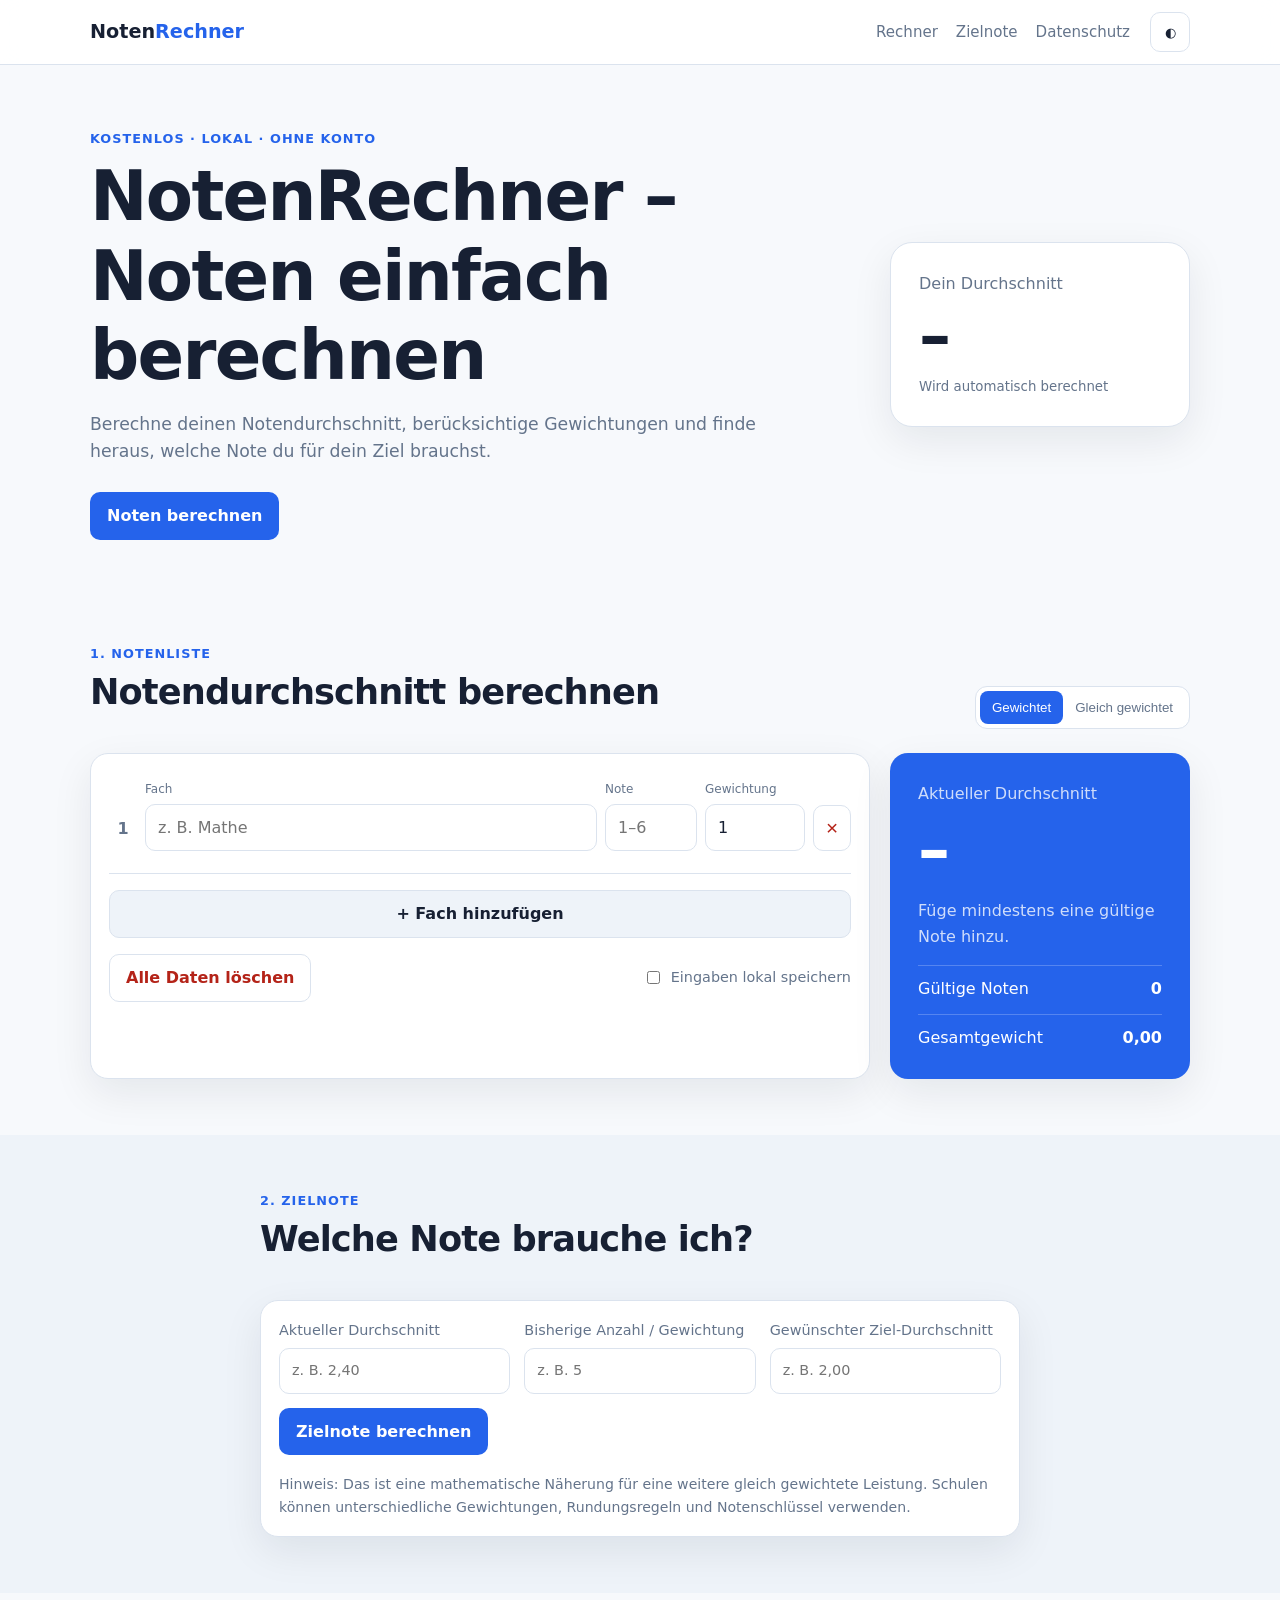
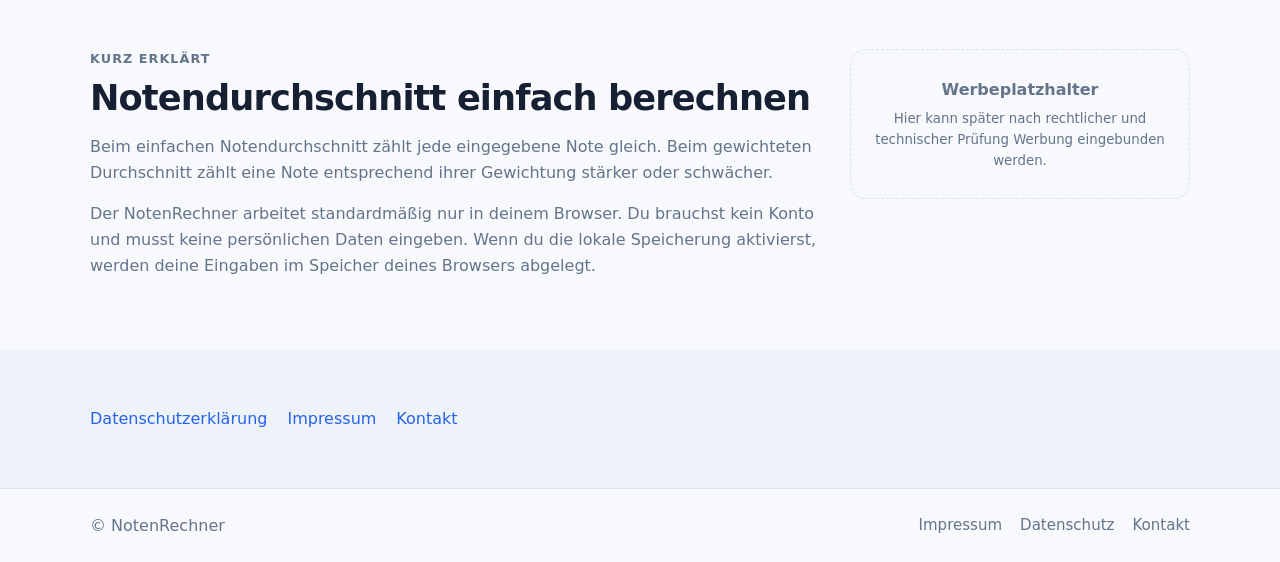
==== index.html @ b9bbbd90 "Added files" ====
<!doctype html>
<html lang="de">
<head>
  <meta charset="utf-8">
  <meta name="viewport" content="width=device-width, initial-scale=1">
  <meta name="description" content="NotenRechner: Notendurchschnitt berechnen, Gewichtungen berücksichtigen und herausfinden, welche Note du für deinen gewünschten Ziel-Durchschnitt brauchst. Kostenlos und direkt im Browser.">
  <meta name="robots" content="index,follow">
  <meta property="og:type" content="website">
  <meta property="og:title" content="NotenRechner – Noten einfach berechnen">
  <meta property="og:description" content="Berechne deinen Notendurchschnitt, berücksichtige Gewichtungen und finde heraus, welche Note du für dein Ziel brauchst.">
  <meta property="og:url" content="/notenrechner/">
  <meta property="og:site_name" content="NotenRechner">
  <meta name="theme-color" content="#2563eb">
  <title>NotenRechner – Notendurchschnitt berechnen</title>
  <link rel="canonical" href="/">
  <link rel="stylesheet" href="styles.css">
</head>
<body>
  <header class="site-header">
    <div class="container nav-wrap">
      <a class="brand" href="index.html" aria-label="NotenRechner Startseite">Noten<span>Rechner</span></a>
      <nav aria-label="Hauptnavigation">
        <a href="#rechner">Rechner</a>
        <a href="#zielnote">Zielnote</a>
        <a href="#datenschutz">Datenschutz</a>
      </nav>
      <button id="themeToggle" class="icon-button" type="button" aria-label="Dark Mode umschalten" title="Dark Mode umschalten">◐</button>
    </div>
  </header>

  <main>
    <section class="hero">
      <div class="container hero-inner">
        <div>
          <p class="eyebrow">Kostenlos · lokal · ohne Konto</p>
          <h1>NotenRechner – Noten einfach berechnen</h1>
          <p class="hero-copy">Berechne deinen Notendurchschnitt, berücksichtige Gewichtungen und finde heraus, welche Note du für dein Ziel brauchst.</p>
          <a class="button primary" href="#rechner">Noten berechnen</a>
        </div>
        <div class="hero-card" aria-label="Vorschau des Rechners">
          <span>Dein Durchschnitt</span>
          <strong id="heroAverage">–</strong>
          <small>Wird automatisch berechnet</small>
        </div>
      </div>
    </section>

    <section id="rechner" class="section">
      <div class="container">
        <div class="section-heading">
          <div>
            <p class="eyebrow">1. Notenliste</p>
            <h2>Notendurchschnitt berechnen</h2>
          </div>
          <div class="mode-switch" role="group" aria-label="Berechnungsmethode">
            <button class="mode-button active" data-mode="weighted" type="button">Gewichtet</button>
            <button class="mode-button" data-mode="simple" type="button">Gleich gewichtet</button>
          </div>
        </div>

        <div class="calculator-grid">
          <div class="panel">
            <div id="gradeList" class="grade-list" aria-live="polite"></div>
            <button id="addGrade" class="button secondary full-width" type="button">+ Fach hinzufügen</button>
            <div class="form-actions">
              <button id="clearAll" class="button ghost danger" type="button">Alle Daten löschen</button>
              <label class="save-toggle"><input id="saveLocal" type="checkbox"> Eingaben lokal speichern</label>
            </div>
          </div>

          <aside class="result-card">
            <span class="result-label">Aktueller Durchschnitt</span>
            <strong id="averageResult">–</strong>
            <p id="averageDetails">Füge mindestens eine gültige Note hinzu.</p>
            <div class="stat-row">
              <span>Gültige Noten</span><strong id="validCount">0</strong>
            </div>
            <div class="stat-row">
              <span>Gesamtgewicht</span><strong id="totalWeight">0</strong>
            </div>
          </aside>
        </div>
      </div>
    </section>

    <section id="zielnote" class="section alt">
      <div class="container narrow">
        <div class="section-heading">
          <div>
            <p class="eyebrow">2. Zielnote</p>
            <h2>Welche Note brauche ich?</h2>
          </div>
        </div>
        <div class="panel">
          <form id="targetForm" novalidate>
            <div class="form-grid">
              <label>Aktueller Durchschnitt
                <input id="currentAverage" inputmode="decimal" type="number" min="1" max="6" step="0.01" placeholder="z. B. 2,40" required>
              </label>
              <label>Bisherige Anzahl / Gewichtung
                <input id="previousWeight" inputmode="decimal" type="number" min="0.01" step="0.01" placeholder="z. B. 5" required>
              </label>
              <label>Gewünschter Ziel-Durchschnitt
                <input id="targetAverage" inputmode="decimal" type="number" min="1" max="6" step="0.01" placeholder="z. B. 2,00" required>
              </label>
              <button class="button primary" type="submit">Zielnote berechnen</button>
            </div>
          </form>
          <div id="targetResult" class="target-result" hidden></div>
          <p class="notice">Hinweis: Das ist eine mathematische Näherung für eine weitere gleich gewichtete Leistung. Schulen können unterschiedliche Gewichtungen, Rundungsregeln und Notenschlüssel verwenden.</p>
        </div>
      </div>
    </section>

    <section class="section">
      <div class="container content-grid">
        <article>
          <p class="eyebrow">Kurz erklärt</p>
          <h2>Notendurchschnitt einfach berechnen</h2>
          <p>Beim einfachen Notendurchschnitt zählt jede eingegebene Note gleich. Beim gewichteten Durchschnitt zählt eine Note entsprechend ihrer Gewichtung stärker oder schwächer.</p>
          <p>Der NotenRechner arbeitet standardmäßig nur in deinem Browser. Du brauchst kein Konto und musst keine persönlichen Daten eingeben. Wenn du die lokale Speicherung aktivierst, werden deine Eingaben im Speicher deines Browsers abgelegt.</p>
        </article>
        <div class="ad-placeholder" aria-label="Platzhalter für spätere Werbung">
          <span>Werbeplatzhalter</span>
          <small>Hier kann später nach rechtlicher und technischer Prüfung Werbung eingebunden werden.</small>
        </div>
      </div>
    </section>

    <section id="datenschutz" class="section alt">
      <div class="container">
        <div class="seo-links">
          <a href="datenschutz.html">Datenschutzerklärung</a>
          <a href="impressum.html">Impressum</a>
          <a href="kontakt.html">Kontakt</a>
        </div>
      </div>
    </section>
  </main>

  <footer class="site-footer">
    <div class="container footer-inner">
      <span>© NotenRechner</span>
      <nav aria-label="Footer">
        <a href="impressum.html">Impressum</a>
        <a href="datenschutz.html">Datenschutz</a>
        <a href="kontakt.html">Kontakt</a>
      </nav>
    </div>
  </footer>

  <script src="app.js" defer></script>
</body>
</html>
---- styles.css ----
* { box-sizing: border-box; }
:root {
  --bg: #f7f9fc; --surface: #fff; --surface-2: #eef3f9; --text: #172033;
  --muted: #64748b; --line: #dbe3ee; --primary: #2563eb; --primary-dark: #1d4ed8;
  --danger: #b42318; --shadow: 0 14px 40px rgba(15, 23, 42, .08);
}
.dark {
  --bg: #0b1220; --surface: #111a2b; --surface-2: #182338; --text: #eef4ff;
  --muted: #9eabc0; --line: #293750; --primary: #60a5fa; --primary-dark: #93c5fd;
  --danger: #fca5a5; --shadow: 0 14px 40px rgba(0,0,0,.25);
}
html { scroll-behavior: smooth; }
body { margin: 0; background: var(--bg); color: var(--text); font: 16px/1.6 system-ui, -apple-system, BlinkMacSystemFont, "Segoe UI", sans-serif; }
a { color: var(--primary); text-decoration: none; }
a:hover { text-decoration: underline; }
.container { width: min(1100px, calc(100% - 32px)); margin: 0 auto; }
.narrow { width: min(760px, calc(100% - 32px)); }
.site-header { position: sticky; top: 0; z-index: 10; background: color-mix(in srgb, var(--surface) 90%, transparent); backdrop-filter: blur(12px); border-bottom: 1px solid var(--line); }
.nav-wrap { min-height: 64px; display: flex; align-items: center; gap: 20px; }
.brand { color: var(--text); font-weight: 800; font-size: 1.2rem; }
.brand span { color: var(--primary); }
nav { display: flex; gap: 18px; margin-left: auto; }
nav a { color: var(--muted); font-size: .94rem; }
.icon-button { border: 1px solid var(--line); background: var(--surface); color: var(--text); border-radius: 10px; width: 40px; height: 40px; cursor: pointer; }
.hero { padding: 64px 0 48px; }
.hero-inner { display: grid; gap: 32px; align-items: center; }
.eyebrow { margin: 0 0 8px; color: var(--primary); font-size: .8rem; font-weight: 800; letter-spacing: .08em; text-transform: uppercase; }
h1, h2 { line-height: 1.15; letter-spacing: -.025em; margin: 0 0 16px; }
h1 { font-size: clamp(2.1rem, 7vw, 4.3rem); max-width: 800px; }
h2 { font-size: clamp(1.6rem, 4vw, 2.2rem); }
.hero-copy { color: var(--muted); font-size: 1.08rem; max-width: 680px; margin: 0 0 26px; }
.hero-card { background: var(--surface); border: 1px solid var(--line); border-radius: 22px; padding: 28px; box-shadow: var(--shadow); }
.hero-card span, .hero-card small, .result-label { display: block; color: var(--muted); }
.hero-card strong { display: block; font-size: 4rem; line-height: 1; margin: 8px 0; }
.section { padding: 56px 0; }
.alt { background: var(--surface-2); }
.section-heading { display: flex; justify-content: space-between; gap: 20px; align-items: end; margin-bottom: 24px; }
.mode-switch { display: flex; border: 1px solid var(--line); border-radius: 12px; padding: 4px; background: var(--surface); }
.mode-button { border: 0; padding: 9px 12px; border-radius: 8px; background: transparent; color: var(--muted); cursor: pointer; }
.mode-button.active { background: var(--primary); color: white; }
.calculator-grid { display: grid; gap: 20px; }
.panel { background: var(--surface); border: 1px solid var(--line); border-radius: 18px; padding: 18px; box-shadow: var(--shadow); }
.grade-list { display: grid; gap: 10px; }
.grade-row { display: grid; grid-template-columns: 28px 1fr 92px 100px 38px; gap: 8px; align-items: end; padding: 8px 0 14px; border-bottom: 1px solid var(--line); }
.row-number { color: var(--muted); padding-bottom: 10px; text-align: center; font-weight: 700; }
.field { display: grid; gap: 5px; }
.field span { font-size: .75rem; color: var(--muted); }
input { width: 100%; min-height: 46px; border: 1px solid var(--line); border-radius: 10px; background: var(--surface); color: var(--text); padding: 10px 12px; font: inherit; }
input:focus { outline: 3px solid color-mix(in srgb, var(--primary) 22%, transparent); border-color: var(--primary); }
input:disabled { opacity: .55; }
.icon-delete { min-height: 46px; border: 1px solid var(--line); border-radius: 10px; background: var(--surface); color: var(--danger); font-size: 1.3rem; cursor: pointer; }
.row-error { grid-column: 2 / -1; margin: -4px 0 0; color: var(--danger); font-size: .78rem; min-height: 0; }
.button { display: inline-flex; align-items: center; justify-content: center; min-height: 46px; padding: 10px 16px; border-radius: 10px; border: 1px solid transparent; font: inherit; font-weight: 700; cursor: pointer; text-decoration: none; }
.button:hover { text-decoration: none; }
.primary { background: var(--primary); color: white; }
.primary:hover { background: var(--primary-dark); }
.secondary { background: var(--surface-2); color: var(--text); border-color: var(--line); }
.ghost { background: transparent; color: var(--muted); border-color: var(--line); }
.danger { color: var(--danger); }
.full-width { width: 100%; margin-top: 16px; }
.form-actions { display: flex; justify-content: space-between; align-items: center; gap: 12px; flex-wrap: wrap; margin-top: 16px; }
.save-toggle { color: var(--muted); font-size: .9rem; display: flex; gap: 8px; align-items: center; }
.save-toggle input { width: auto; min-height: auto; }
.result-card { background: var(--primary); color: white; border-radius: 18px; padding: 28px; min-height: 220px; box-shadow: var(--shadow); }
.result-card .result-label, .result-card p { color: rgba(255,255,255,.78); }
.result-card > strong { font-size: 4rem; line-height: 1; display: block; margin: 12px 0; }
.stat-row { display: flex; justify-content: space-between; border-top: 1px solid rgba(255,255,255,.22); padding: 10px 0 0; margin-top: 12px; }
.form-grid { display: grid; gap: 14px; }
.form-grid label { display: grid; gap: 6px; color: var(--muted); font-size: .9rem; }
.target-result { margin-top: 18px; padding: 18px; border-radius: 12px; background: color-mix(in srgb, var(--primary) 12%, var(--surface)); border: 1px solid color-mix(in srgb, var(--primary) 35%, var(--line)); }
.target-result.error { color: var(--danger); }
.notice { color: var(--muted); font-size: .88rem; margin: 18px 0 0; }
.content-grid { display: grid; gap: 28px; align-items: start; }
.content-grid article p { color: var(--muted); }
.ad-placeholder { min-height: 150px; border: 1px dashed var(--line); border-radius: 16px; display: grid; place-content: center; text-align: center; color: var(--muted); padding: 24px; }
.ad-placeholder span { font-weight: 700; }
.ad-placeholder small { display: block; max-width: 360px; margin-top: 5px; }
.seo-links { display: flex; gap: 20px; flex-wrap: wrap; }
.site-footer { border-top: 1px solid var(--line); padding: 24px 0; color: var(--muted); }
.footer-inner { display: flex; justify-content: space-between; gap: 18px; }
.legal { padding: 64px 0; }
.legal article { max-width: 800px; }
.legal p, .legal li { color: var(--muted); }
.placeholder { background: #fff4cc; color: #6b4e00; padding: 12px 14px; border: 1px solid #e7c85e; border-radius: 10px; }
.dark .placeholder { background: #3b3218; color: #f6dc82; border-color: #75622b; }

@media (max-width: 720px) {
  nav a { display: none; }
  .hero { padding-top: 42px; }
  .section-heading { align-items: stretch; flex-direction: column; }
  .mode-switch { width: 100%; }
  .mode-button { flex: 1; }
  .grade-row { grid-template-columns: 24px 1fr 80px 38px; }
  .weight-field { grid-column: 2 / 4; }
  .icon-delete { grid-column: 4; grid-row: 2; }
  .row-error { grid-column: 2 / -1; }
  .footer-inner { flex-direction: column; }
}
@media (min-width: 800px) {
  .hero-inner { grid-template-columns: 1fr 300px; }
  .calculator-grid { grid-template-columns: 1fr 300px; }
  .form-grid { grid-template-columns: repeat(3, 1fr); }
  .form-grid .button { grid-column: 1 / -1; width: max-content; }
  .content-grid { grid-template-columns: 1fr 340px; }
}
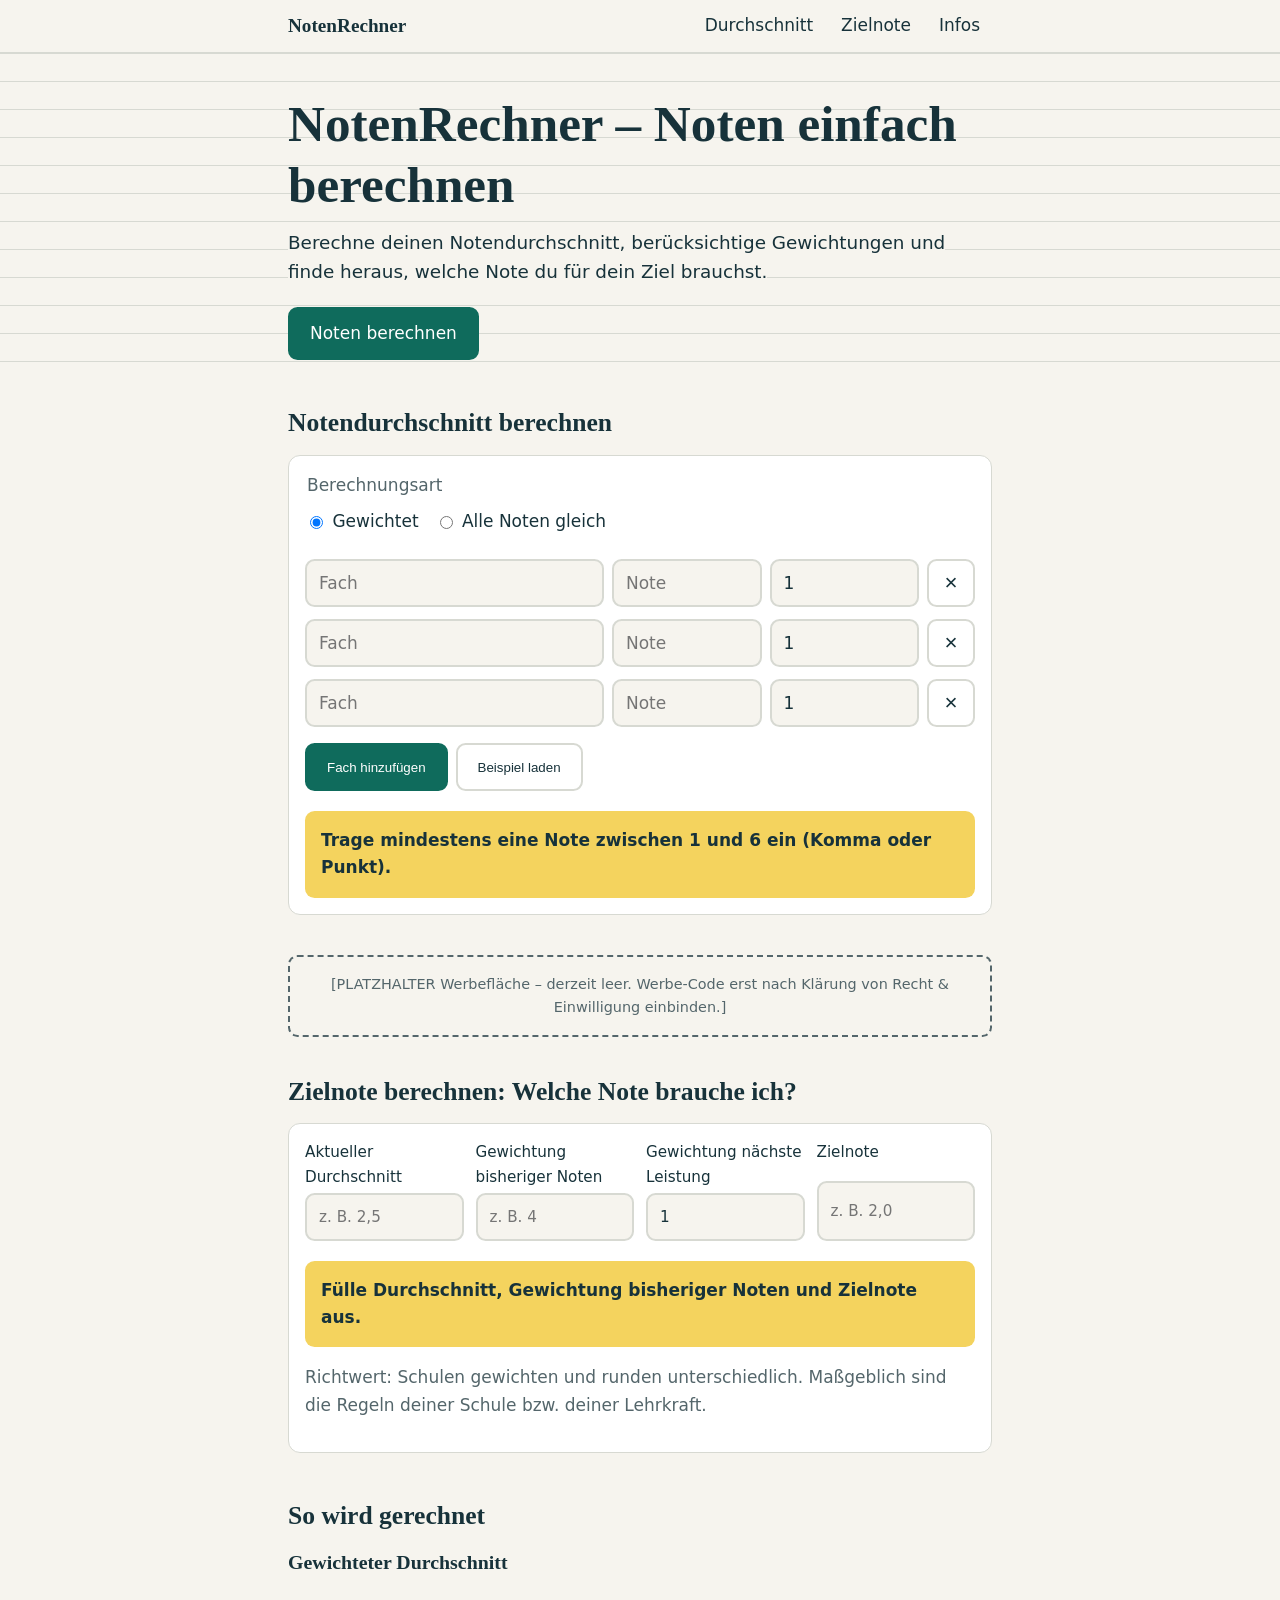
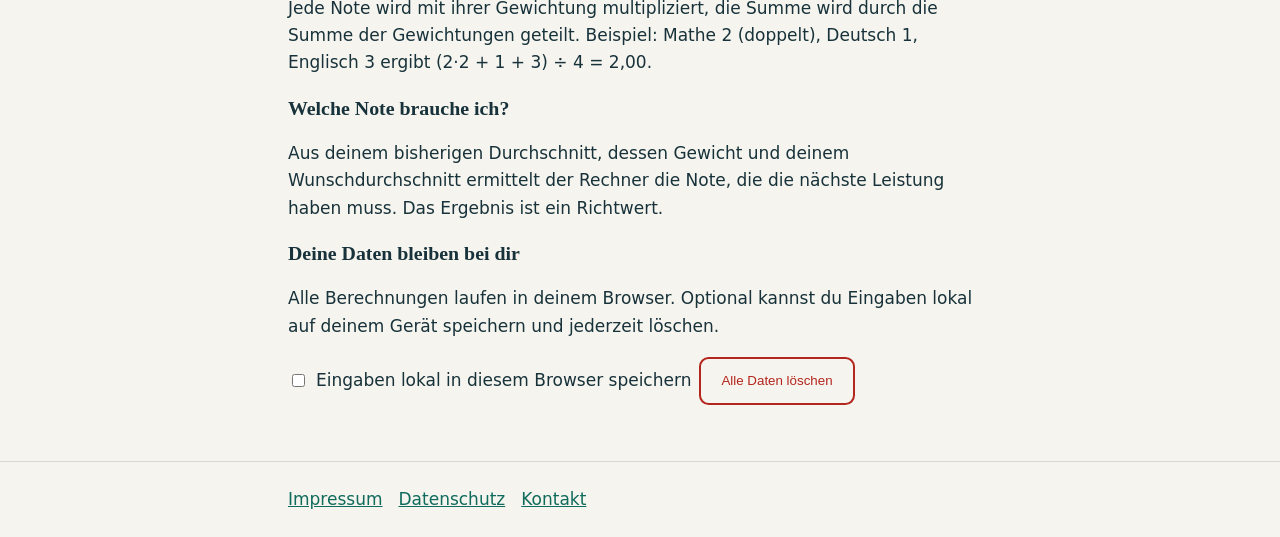
==== commit 8176b82e: "New test files" ====
--- a/index.html
+++ b/index.html
@@ -1,154 +1,80 @@
-<!doctype html>
+<!DOCTYPE html>
 <html lang="de">
 <head>
-  <meta charset="utf-8">
-  <meta name="viewport" content="width=device-width, initial-scale=1">
-  <meta name="description" content="NotenRechner: Notendurchschnitt berechnen, Gewichtungen berücksichtigen und herausfinden, welche Note du für deinen gewünschten Ziel-Durchschnitt brauchst. Kostenlos und direkt im Browser.">
-  <meta name="robots" content="index,follow">
-  <meta property="og:type" content="website">
-  <meta property="og:title" content="NotenRechner – Noten einfach berechnen">
-  <meta property="og:description" content="Berechne deinen Notendurchschnitt, berücksichtige Gewichtungen und finde heraus, welche Note du für dein Ziel brauchst.">
-  <meta property="og:url" content="/notenrechner/">
-  <meta property="og:site_name" content="NotenRechner">
-  <meta name="theme-color" content="#2563eb">
-  <title>NotenRechner – Notendurchschnitt berechnen</title>
-  <link rel="canonical" href="/">
-  <link rel="stylesheet" href="styles.css">
+<meta charset="utf-8">
+<meta name="viewport" content="width=device-width, initial-scale=1">
+<title>Notenrechner: Notendurchschnitt berechnen & Zielnote ermitteln</title>
+<meta name="description" content="Kostenloser Notenrechner für Schüler: Notendurchschnitt berechnen, Gewichtungen berücksichtigen und herausfinden, welche Note du brauchst. Ohne Anmeldung, alles im Browser.">
+<link rel="canonical" href="https://DEINE-DOMAIN.de/"><!-- TODO: Domain eintragen -->
+<meta property="og:type" content="website">
+<meta property="og:locale" content="de_DE">
+<meta property="og:title" content="NotenRechner – Noten einfach berechnen">
+<meta property="og:description" content="Notendurchschnitt, Gewichtungen und Zielnote berechnen – kostenlos und ohne Anmeldung.">
+<meta property="og:url" content="https://DEINE-DOMAIN.de/"><!-- TODO -->
+<!-- TODO: og:image (1200x630) ergänzen -->
+<meta name="theme-color" content="#0f6b5c">
+<link rel="stylesheet" href="style.css">
+<script src="app.js" defer></script>
 </head>
 <body>
-  <header class="site-header">
-    <div class="container nav-wrap">
-      <a class="brand" href="index.html" aria-label="NotenRechner Startseite">Noten<span>Rechner</span></a>
-      <nav aria-label="Hauptnavigation">
-        <a href="#rechner">Rechner</a>
-        <a href="#zielnote">Zielnote</a>
-        <a href="#datenschutz">Datenschutz</a>
-      </nav>
-      <button id="themeToggle" class="icon-button" type="button" aria-label="Dark Mode umschalten" title="Dark Mode umschalten">◐</button>
-    </div>
-  </header>
+<header class="top"><div class="wrap">
+<a class="brand" href="./">NotenRechner</a>
+<nav aria-label="Hauptnavigation"><a href="#rechner">Durchschnitt</a><a href="#zielnote">Zielnote</a><a href="#infos">Infos</a></nav>
+</div></header>
+<main>
+<div class="hero"><div class="wrap">
+<h1>NotenRechner – Noten einfach berechnen</h1>
+<p>Berechne deinen Notendurchschnitt, berücksichtige Gewichtungen und finde heraus, welche Note du für dein Ziel brauchst.</p><br>
+<a class="btn" href="#rechner">Noten berechnen</a>
+</div></div>
+<div class="wrap">
+<section id="rechner">
+<h2>Notendurchschnitt berechnen</h2>
+<div class="card">
+<fieldset class="modes" style="border:0;padding:0;margin:0 0 1rem"><legend class="hint">Berechnungsart</legend>
+<label><input type="radio" name="mode" value="w" checked> Gewichtet</label>
+<label><input type="radio" name="mode" value="s"> Alle Noten gleich</label>
+</fieldset>
+<ul id="rows"></ul>
+<div class="actions">
+<button type="button" class="btn" id="add">Fach hinzufügen</button>
+<button type="button" class="btn ghost" id="example">Beispiel laden</button>
+</div>
+<p class="result" id="result" role="status" aria-live="polite"></p>
+</div>
+</section>
 
-  <main>
-    <section class="hero">
-      <div class="container hero-inner">
-        <div>
-          <p class="eyebrow">Kostenlos · lokal · ohne Konto</p>
-          <h1>NotenRechner – Noten einfach berechnen</h1>
-          <p class="hero-copy">Berechne deinen Notendurchschnitt, berücksichtige Gewichtungen und finde heraus, welche Note du für dein Ziel brauchst.</p>
-          <a class="button primary" href="#rechner">Noten berechnen</a>
-        </div>
-        <div class="hero-card" aria-label="Vorschau des Rechners">
-          <span>Dein Durchschnitt</span>
-          <strong id="heroAverage">–</strong>
-          <small>Wird automatisch berechnet</small>
-        </div>
-      </div>
-    </section>
+<aside class="ad-slot" aria-label="Platzhalter für Werbung" data-ad-slot="top">[PLATZHALTER Werbefläche – derzeit leer. Werbe-Code erst nach Klärung von Recht & Einwilligung einbinden.]</aside>
 
-    <section id="rechner" class="section">
-      <div class="container">
-        <div class="section-heading">
-          <div>
-            <p class="eyebrow">1. Notenliste</p>
-            <h2>Notendurchschnitt berechnen</h2>
-          </div>
-          <div class="mode-switch" role="group" aria-label="Berechnungsmethode">
-            <button class="mode-button active" data-mode="weighted" type="button">Gewichtet</button>
-            <button class="mode-button" data-mode="simple" type="button">Gleich gewichtet</button>
-          </div>
-        </div>
+<section id="zielnote">
+<h2>Zielnote berechnen: Welche Note brauche ich?</h2>
+<form class="card" id="goal" novalidate>
+<div class="grid">
+<label>Aktueller Durchschnitt<input type="text" id="g-avg" inputmode="decimal" placeholder="z. B. 2,5"></label>
+<label>Gewichtung bisheriger Noten<input type="text" id="g-n" inputmode="decimal" placeholder="z. B. 4"></label>
+<label>Gewichtung nächste Leistung<input type="text" id="g-w" inputmode="decimal" value="1"></label>
+<label>Zielnote<input type="text" id="g-t" inputmode="decimal" placeholder="z. B. 2,0"></label>
+</div>
+<p class="result" id="goal-result" role="status" aria-live="polite"></p>
+<p class="hint">Richtwert: Schulen gewichten und runden unterschiedlich. Maßgeblich sind die Regeln deiner Schule bzw. deiner Lehrkraft.</p>
+</form>
+</section>
 
-        <div class="calculator-grid">
-          <div class="panel">
-            <div id="gradeList" class="grade-list" aria-live="polite"></div>
-            <button id="addGrade" class="button secondary full-width" type="button">+ Fach hinzufügen</button>
-            <div class="form-actions">
-              <button id="clearAll" class="button ghost danger" type="button">Alle Daten löschen</button>
-              <label class="save-toggle"><input id="saveLocal" type="checkbox"> Eingaben lokal speichern</label>
-            </div>
-          </div>
-
-          <aside class="result-card">
-            <span class="result-label">Aktueller Durchschnitt</span>
-            <strong id="averageResult">–</strong>
-            <p id="averageDetails">Füge mindestens eine gültige Note hinzu.</p>
-            <div class="stat-row">
-              <span>Gültige Noten</span><strong id="validCount">0</strong>
-            </div>
-            <div class="stat-row">
-              <span>Gesamtgewicht</span><strong id="totalWeight">0</strong>
-            </div>
-          </aside>
-        </div>
-      </div>
-    </section>
-
-    <section id="zielnote" class="section alt">
-      <div class="container narrow">
-        <div class="section-heading">
-          <div>
-            <p class="eyebrow">2. Zielnote</p>
-            <h2>Welche Note brauche ich?</h2>
-          </div>
-        </div>
-        <div class="panel">
-          <form id="targetForm" novalidate>
-            <div class="form-grid">
-              <label>Aktueller Durchschnitt
-                <input id="currentAverage" inputmode="decimal" type="number" min="1" max="6" step="0.01" placeholder="z. B. 2,40" required>
-              </label>
-              <label>Bisherige Anzahl / Gewichtung
-                <input id="previousWeight" inputmode="decimal" type="number" min="0.01" step="0.01" placeholder="z. B. 5" required>
-              </label>
-              <label>Gewünschter Ziel-Durchschnitt
-                <input id="targetAverage" inputmode="decimal" type="number" min="1" max="6" step="0.01" placeholder="z. B. 2,00" required>
-              </label>
-              <button class="button primary" type="submit">Zielnote berechnen</button>
-            </div>
-          </form>
-          <div id="targetResult" class="target-result" hidden></div>
-          <p class="notice">Hinweis: Das ist eine mathematische Näherung für eine weitere gleich gewichtete Leistung. Schulen können unterschiedliche Gewichtungen, Rundungsregeln und Notenschlüssel verwenden.</p>
-        </div>
-      </div>
-    </section>
-
-    <section class="section">
-      <div class="container content-grid">
-        <article>
-          <p class="eyebrow">Kurz erklärt</p>
-          <h2>Notendurchschnitt einfach berechnen</h2>
-          <p>Beim einfachen Notendurchschnitt zählt jede eingegebene Note gleich. Beim gewichteten Durchschnitt zählt eine Note entsprechend ihrer Gewichtung stärker oder schwächer.</p>
-          <p>Der NotenRechner arbeitet standardmäßig nur in deinem Browser. Du brauchst kein Konto und musst keine persönlichen Daten eingeben. Wenn du die lokale Speicherung aktivierst, werden deine Eingaben im Speicher deines Browsers abgelegt.</p>
-        </article>
-        <div class="ad-placeholder" aria-label="Platzhalter für spätere Werbung">
-          <span>Werbeplatzhalter</span>
-          <small>Hier kann später nach rechtlicher und technischer Prüfung Werbung eingebunden werden.</small>
-        </div>
-      </div>
-    </section>
-
-    <section id="datenschutz" class="section alt">
-      <div class="container">
-        <div class="seo-links">
-          <a href="datenschutz.html">Datenschutzerklärung</a>
-          <a href="impressum.html">Impressum</a>
-          <a href="kontakt.html">Kontakt</a>
-        </div>
-      </div>
-    </section>
-  </main>
-
-  <footer class="site-footer">
-    <div class="container footer-inner">
-      <span>© NotenRechner</span>
-      <nav aria-label="Footer">
-        <a href="impressum.html">Impressum</a>
-        <a href="datenschutz.html">Datenschutz</a>
-        <a href="kontakt.html">Kontakt</a>
-      </nav>
-    </div>
-  </footer>
-
-  <script src="app.js" defer></script>
+<section id="infos">
+<h2>So wird gerechnet</h2>
+<h3>Gewichteter Durchschnitt</h3>
+<p>Jede Note wird mit ihrer Gewichtung multipliziert, die Summe wird durch die Summe der Gewichtungen geteilt. Beispiel: Mathe 2 (doppelt), Deutsch 1, Englisch 3 ergibt (2·2 + 1 + 3) ÷ 4 = 2,00.</p>
+<h3>Welche Note brauche ich?</h3>
+<p>Aus deinem bisherigen Durchschnitt, dessen Gewicht und deinem Wunschdurchschnitt ermittelt der Rechner die Note, die die nächste Leistung haben muss. Das Ergebnis ist ein Richtwert.</p>
+<h3>Deine Daten bleiben bei dir</h3>
+<p>Alle Berechnungen laufen in deinem Browser. Optional kannst du Eingaben lokal auf deinem Gerät speichern und jederzeit löschen.</p>
+<div class="actions">
+<label class="actions" style="align-items:center"><input type="checkbox" id="store"> Eingaben lokal in diesem Browser speichern</label>
+<button type="button" class="btn danger" id="clear">Alle Daten löschen</button>
+</div>
+</section>
+</div>
+</main>
+<footer><div class="wrap"><a href="impressum.html">Impressum</a><a href="datenschutz.html">Datenschutz</a><a href="kontakt.html">Kontakt</a></div></footer>
 </body>
 </html>
--- a/style.css
+++ b/style.css
@@ -0,0 +1,49 @@
+:root{--bg:#f6f4ee;--card:#fff;--ink:#17323a;--muted:#54666b;--line:#d7d9d2;--accent:#0f6b5c;--accent-ink:#fff;--mark:#f4d35e;--bad:#b3261e;color-scheme:light dark}
+@media (prefers-color-scheme:dark){:root{--bg:#0f1b1e;--card:#162428;--ink:#e8efee;--muted:#9bb0b3;--line:#2b3d41;--accent:#58c4af;--accent-ink:#0b1a1d;--mark:#c9a92b;--bad:#ff8a80}}
+*{box-sizing:border-box}
+body{margin:0;font:1.0625rem/1.6 system-ui,-apple-system,"Segoe UI",Roboto,sans-serif;background:var(--bg);color:var(--ink)}
+a{color:var(--accent)}
+:focus-visible{outline:3px solid var(--mark);outline-offset:2px}
+.wrap{max-width:46rem;margin:0 auto;padding:0 1rem}
+header.top{position:sticky;top:0;z-index:5;background:var(--bg);border-bottom:1px solid var(--line)}
+header.top .wrap{display:flex;gap:1rem;align-items:center;justify-content:space-between;min-height:3.25rem}
+.brand{font:700 1.2rem ui-serif,Georgia,serif;color:var(--ink);text-decoration:none}
+nav{display:flex;gap:.25rem;overflow-x:auto}
+nav a{padding:.5rem .75rem;border-radius:.5rem;color:var(--ink);text-decoration:none;white-space:nowrap}
+nav a:hover{background:var(--card)}
+h1,h2,h3{font-family:ui-serif,Georgia,serif;line-height:1.2}
+h1{font-size:clamp(2rem,7vw,3.2rem);margin:0 0 .75rem}
+h2{font-size:1.6rem;margin:0 0 1rem}
+.hero{padding:2.5rem 0 1.5rem;background:linear-gradient(var(--line) 1px,transparent 1px) 0 0/100% 1.75rem}
+.hero p{max-width:34rem;font-size:1.15rem;background:var(--bg);display:inline}
+section{padding:1.5rem 0}
+.card{background:var(--card);border:1px solid var(--line);border-radius:.75rem;padding:1rem}
+.btn{display:inline-block;min-height:3rem;padding:.7rem 1.25rem;border:2px solid var(--accent);border-radius:.6rem;background:var(--accent);color:var(--accent-ink);font:600 1rem inherit;text-decoration:none;cursor:pointer}
+.btn.ghost{background:transparent;color:var(--ink);border-color:var(--line)}
+.btn.danger{background:transparent;color:var(--bad);border-color:var(--bad)}
+.hero .btn{margin-top:1.25rem}
+input[type=text],input[type=number]{width:100%;min-height:3rem;padding:.5rem .75rem;font:inherit;color:inherit;background:var(--bg);border:2px solid var(--line);border-radius:.6rem}
+input[aria-invalid=true]{border-color:var(--bad)}
+.modes{display:flex;gap:1rem;flex-wrap:wrap;margin-bottom:1rem}
+.modes label{display:flex;gap:.4rem;align-items:center;min-height:2.75rem}
+#rows{list-style:none;margin:0 0 1rem;padding:0;display:grid;gap:.75rem}
+.row{display:grid;grid-template-columns:1fr 1fr 3rem;gap:.5rem}
+.row .f-name{grid-column:1/-1}
+.row .f-grade{grid-column:1}.row .f-weight{grid-column:2}.row .btn{grid-column:3;padding:0;font-size:1.4rem}
+#rows.simple .f-weight{display:none}
+.actions{display:flex;gap:.5rem;flex-wrap:wrap}
+.result{margin:1.25rem 0 0;padding:1rem;border-radius:.6rem;background:var(--mark);color:#17323a;font-weight:600}
+.grid{display:grid;gap:.75rem;grid-template-columns:1fr 1fr}
+.grid label{display:grid;gap:.25rem;font-size:.95rem}
+.hint,small{color:var(--muted)}
+.ad-slot{margin:1rem 0;padding:1rem;border:2px dashed var(--muted);border-radius:.6rem;text-align:center;color:var(--muted);font-size:.9rem}
+footer{margin-top:2rem;padding:1.5rem 0;border-top:1px solid var(--line);color:var(--muted)}
+footer a{margin-right:1rem}
+.todo{background:var(--mark);color:#17323a;padding:0 .3rem;border-radius:.25rem;font-weight:600}
+@media (min-width:40rem){
+ .row{grid-template-columns:2fr 1fr 1fr 3rem}
+ .row .f-name{grid-column:auto}.row .f-grade,.row .f-weight,.row .btn{grid-column:auto}
+ #rows.simple .row{grid-template-columns:2fr 1fr 3rem}
+ .grid{grid-template-columns:repeat(4,1fr)}
+}
+@media (prefers-reduced-motion:no-preference){html{scroll-behavior:smooth}}
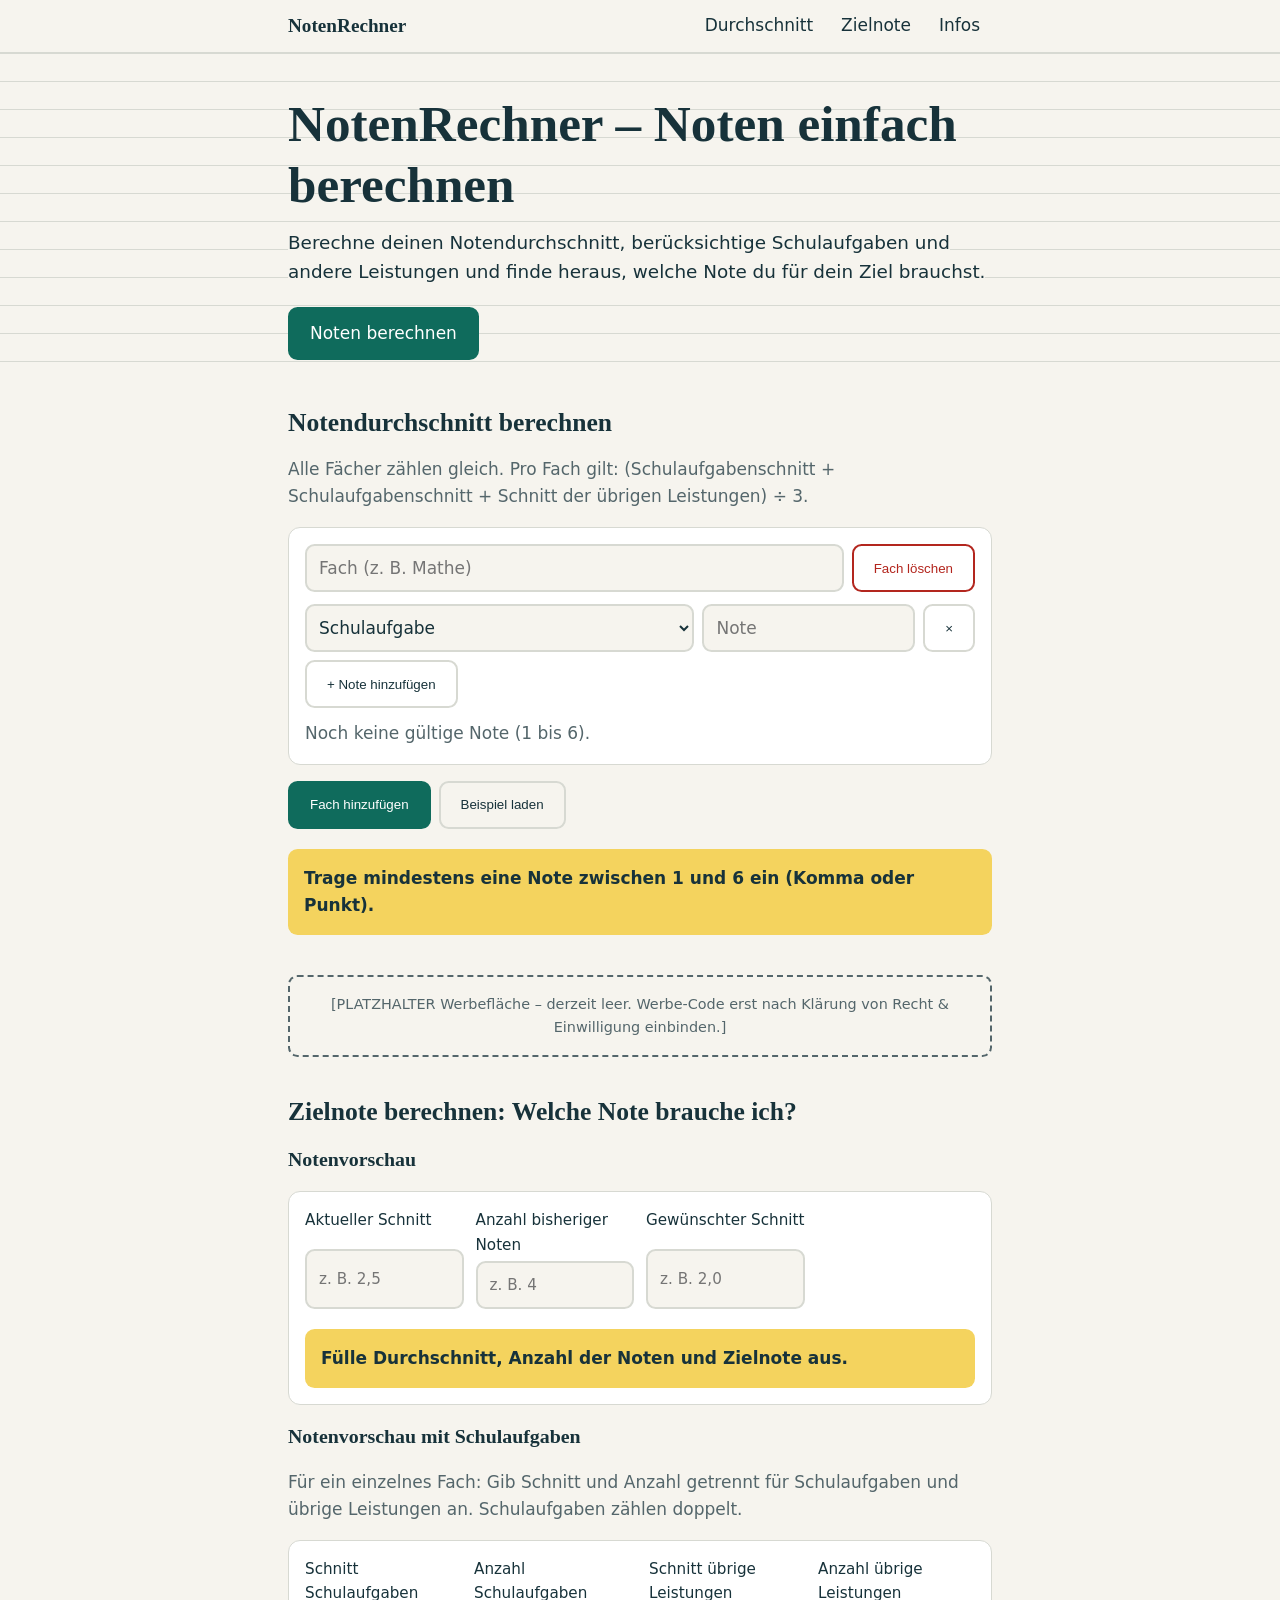
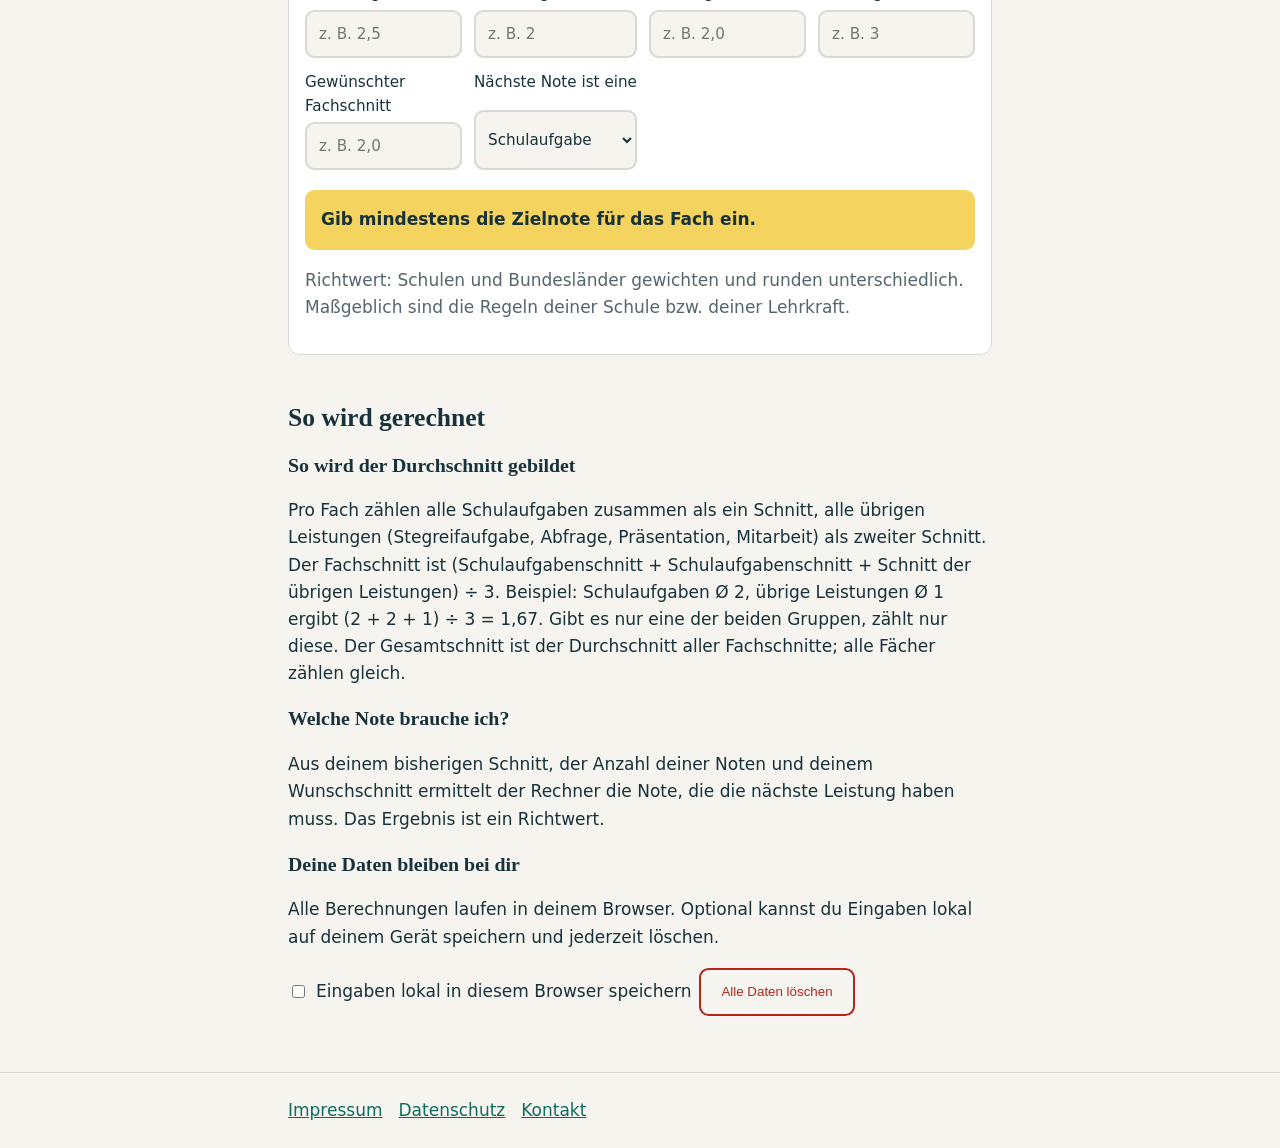
==== commit 8ae177ae: "Add files via upload" ====
--- a/index.html
+++ b/index.html
@@ -4,12 +4,12 @@
 <meta charset="utf-8">
 <meta name="viewport" content="width=device-width, initial-scale=1">
 <title>Notenrechner: Notendurchschnitt berechnen & Zielnote ermitteln</title>
-<meta name="description" content="Kostenloser Notenrechner für Schüler: Notendurchschnitt berechnen, Gewichtungen berücksichtigen und herausfinden, welche Note du brauchst. Ohne Anmeldung, alles im Browser.">
+<meta name="description" content="Kostenloser Notenrechner für Schüler: Notendurchschnitt berechnen, Schulaufgaben und andere Leistungen berücksichtigen und herausfinden, welche Note du brauchst. Ohne Anmeldung, alles im Browser.">
 <link rel="canonical" href="https://DEINE-DOMAIN.de/"><!-- TODO: Domain eintragen -->
 <meta property="og:type" content="website">
 <meta property="og:locale" content="de_DE">
 <meta property="og:title" content="NotenRechner – Noten einfach berechnen">
-<meta property="og:description" content="Notendurchschnitt, Gewichtungen und Zielnote berechnen – kostenlos und ohne Anmeldung.">
+<meta property="og:description" content="Notendurchschnitt und Zielnote berechnen – kostenlos und ohne Anmeldung.">
 <meta property="og:url" content="https://DEINE-DOMAIN.de/"><!-- TODO -->
 <!-- TODO: og:image (1200x630) ergänzen -->
 <meta name="theme-color" content="#0f6b5c">
@@ -24,48 +24,56 @@
 <main>
 <div class="hero"><div class="wrap">
 <h1>NotenRechner – Noten einfach berechnen</h1>
-<p>Berechne deinen Notendurchschnitt, berücksichtige Gewichtungen und finde heraus, welche Note du für dein Ziel brauchst.</p><br>
+<p>Berechne deinen Notendurchschnitt, berücksichtige Schulaufgaben und andere Leistungen und finde heraus, welche Note du für dein Ziel brauchst.</p><br>
 <a class="btn" href="#rechner">Noten berechnen</a>
 </div></div>
 <div class="wrap">
 <section id="rechner">
 <h2>Notendurchschnitt berechnen</h2>
-<div class="card">
-<fieldset class="modes" style="border:0;padding:0;margin:0 0 1rem"><legend class="hint">Berechnungsart</legend>
-<label><input type="radio" name="mode" value="w" checked> Gewichtet</label>
-<label><input type="radio" name="mode" value="s"> Alle Noten gleich</label>
-</fieldset>
-<ul id="rows"></ul>
+<p class="hint">Alle Fächer zählen gleich. Pro Fach gilt: (Schulaufgabenschnitt + Schulaufgabenschnitt + Schnitt der übrigen Leistungen) ÷ 3.</p>
+<ul id="subjects" style="list-style:none;margin:0 0 1rem;padding:0;display:grid;gap:.75rem"></ul>
 <div class="actions">
-<button type="button" class="btn" id="add">Fach hinzufügen</button>
+<button type="button" class="btn" id="add-subject">Fach hinzufügen</button>
 <button type="button" class="btn ghost" id="example">Beispiel laden</button>
 </div>
 <p class="result" id="result" role="status" aria-live="polite"></p>
-</div>
 </section>
 
 <aside class="ad-slot" aria-label="Platzhalter für Werbung" data-ad-slot="top">[PLATZHALTER Werbefläche – derzeit leer. Werbe-Code erst nach Klärung von Recht & Einwilligung einbinden.]</aside>
 
 <section id="zielnote">
 <h2>Zielnote berechnen: Welche Note brauche ich?</h2>
+<h3>Notenvorschau</h3>
 <form class="card" id="goal" novalidate>
 <div class="grid">
-<label>Aktueller Durchschnitt<input type="text" id="g-avg" inputmode="decimal" placeholder="z. B. 2,5"></label>
-<label>Gewichtung bisheriger Noten<input type="text" id="g-n" inputmode="decimal" placeholder="z. B. 4"></label>
-<label>Gewichtung nächste Leistung<input type="text" id="g-w" inputmode="decimal" value="1"></label>
-<label>Zielnote<input type="text" id="g-t" inputmode="decimal" placeholder="z. B. 2,0"></label>
+<label>Aktueller Schnitt<input type="text" id="g-avg" inputmode="decimal" placeholder="z. B. 2,5"></label>
+<label>Anzahl bisheriger Noten<input type="text" id="g-n" inputmode="numeric" placeholder="z. B. 4"></label>
+<label>Gewünschter Schnitt<input type="text" id="g-t" inputmode="decimal" placeholder="z. B. 2,0"></label>
 </div>
 <p class="result" id="goal-result" role="status" aria-live="polite"></p>
-<p class="hint">Richtwert: Schulen gewichten und runden unterschiedlich. Maßgeblich sind die Regeln deiner Schule bzw. deiner Lehrkraft.</p>
+</form>
+<h3>Notenvorschau mit Schulaufgaben</h3>
+<p class="hint">Für ein einzelnes Fach: Gib Schnitt und Anzahl getrennt für Schulaufgaben und übrige Leistungen an. Schulaufgaben zählen doppelt.</p>
+<form class="card" id="goal-sa" novalidate>
+<div class="grid">
+<label>Schnitt Schulaufgaben<input type="text" id="s-sa" inputmode="decimal" placeholder="z. B. 2,5"></label>
+<label>Anzahl Schulaufgaben<input type="text" id="s-san" inputmode="numeric" placeholder="z. B. 2"></label>
+<label>Schnitt übrige Leistungen<input type="text" id="s-re" inputmode="decimal" placeholder="z. B. 2,0"></label>
+<label>Anzahl übrige Leistungen<input type="text" id="s-ren" inputmode="numeric" placeholder="z. B. 3"></label>
+<label>Gewünschter Fachschnitt<input type="text" id="s-t" inputmode="decimal" placeholder="z. B. 2,0"></label>
+<label>Nächste Note ist eine<select id="s-next" style="min-height:3rem;font:inherit;color:inherit;background:var(--bg);border:2px solid var(--line);border-radius:.6rem;padding:.5rem"><option value="sa">Schulaufgabe</option><option value="re">andere Leistung</option></select></label>
+</div>
+<p class="result" id="goal-sa-result" role="status" aria-live="polite"></p>
+<p class="hint">Richtwert: Schulen und Bundesländer gewichten und runden unterschiedlich. Maßgeblich sind die Regeln deiner Schule bzw. deiner Lehrkraft.</p>
 </form>
 </section>
 
 <section id="infos">
 <h2>So wird gerechnet</h2>
-<h3>Gewichteter Durchschnitt</h3>
-<p>Jede Note wird mit ihrer Gewichtung multipliziert, die Summe wird durch die Summe der Gewichtungen geteilt. Beispiel: Mathe 2 (doppelt), Deutsch 1, Englisch 3 ergibt (2·2 + 1 + 3) ÷ 4 = 2,00.</p>
+<h3>So wird der Durchschnitt gebildet</h3>
+<p>Pro Fach zählen alle Schulaufgaben zusammen als ein Schnitt, alle übrigen Leistungen (Stegreifaufgabe, Abfrage, Präsentation, Mitarbeit) als zweiter Schnitt. Der Fachschnitt ist (Schulaufgabenschnitt + Schulaufgabenschnitt + Schnitt der übrigen Leistungen) ÷ 3. Beispiel: Schulaufgaben Ø 2, übrige Leistungen Ø 1 ergibt (2 + 2 + 1) ÷ 3 = 1,67. Gibt es nur eine der beiden Gruppen, zählt nur diese. Der Gesamtschnitt ist der Durchschnitt aller Fachschnitte; alle Fächer zählen gleich.</p>
 <h3>Welche Note brauche ich?</h3>
-<p>Aus deinem bisherigen Durchschnitt, dessen Gewicht und deinem Wunschdurchschnitt ermittelt der Rechner die Note, die die nächste Leistung haben muss. Das Ergebnis ist ein Richtwert.</p>
+<p>Aus deinem bisherigen Schnitt, der Anzahl deiner Noten und deinem Wunschschnitt ermittelt der Rechner die Note, die die nächste Leistung haben muss. Das Ergebnis ist ein Richtwert.</p>
 <h3>Deine Daten bleiben bei dir</h3>
 <p>Alle Berechnungen laufen in deinem Browser. Optional kannst du Eingaben lokal auf deinem Gerät speichern und jederzeit löschen.</p>
 <div class="actions">
